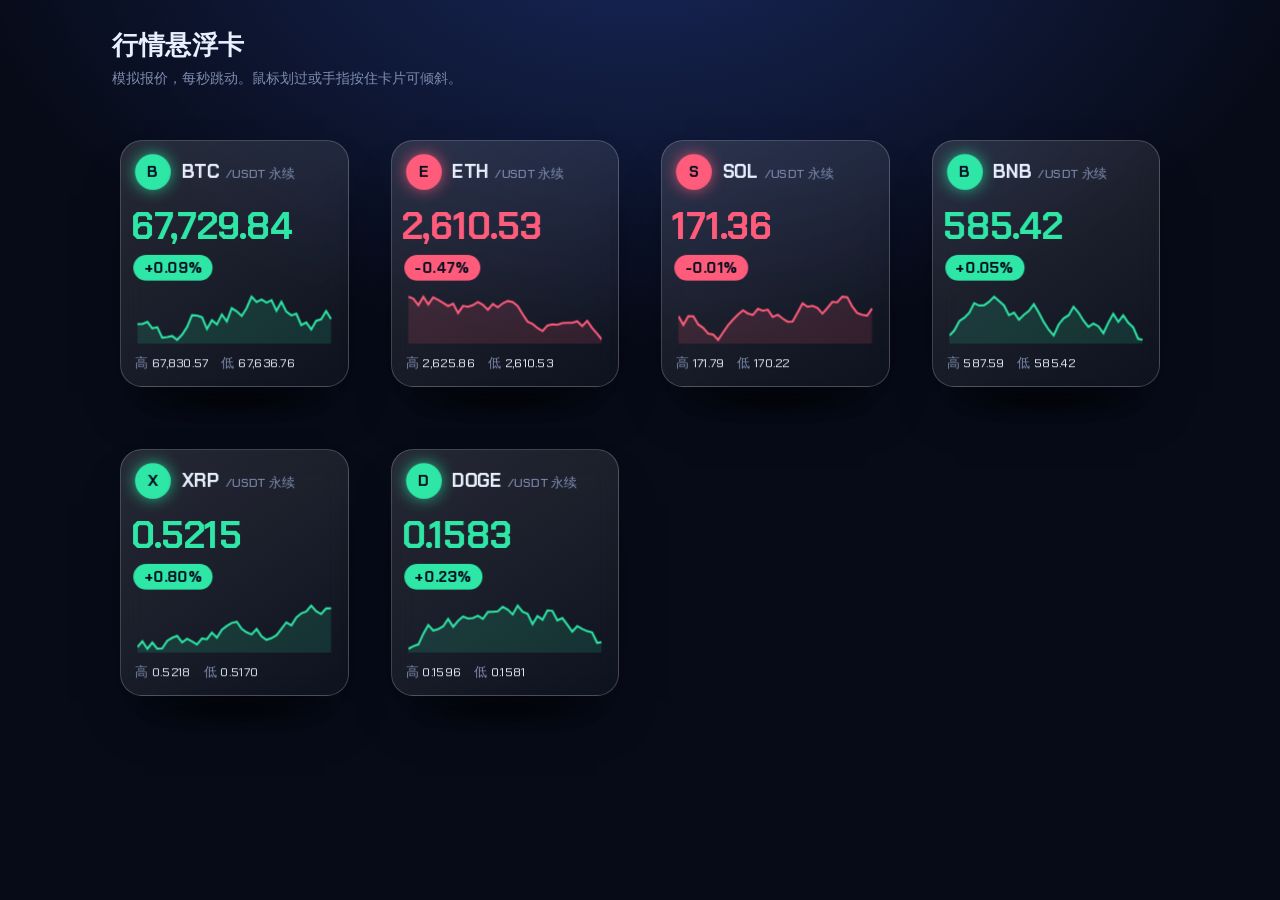
==== 章鱼素材库/web-modules/market-cards/index.html @ 54840a6c "Add reusable floating market card module" ====
<!doctype html>
<html lang="zh-CN">
<head>
<meta charset="utf-8">
<meta name="viewport" content="width=device-width, initial-scale=1, viewport-fit=cover">
<title>3D 悬浮行情卡片</title>
<link href="https://fonts.googleapis.com/css2?family=Chakra+Petch:wght@500;700&display=swap" rel="stylesheet">
<style>
:root{--bg:#070b18;--ink:#e8f0ff;--mute:#7f8db0;--up:#2ee6a6;--dn:#ff5c7c;color-scheme:dark;box-sizing:border-box;padding-top:env(safe-area-inset-top,0px);padding-bottom:env(safe-area-inset-bottom,0px)}
*{box-sizing:inherit}
html{scroll-padding-top:env(safe-area-inset-top,0px)}
body{margin:0;min-height:100vh;background:radial-gradient(1100px 700px at 50% -10%,#18275a 0,var(--bg) 62%) fixed;color:var(--ink);font-family:'Chakra Petch',ui-sans-serif,system-ui,-apple-system,'PingFang SC',sans-serif}
header{padding:28px 22px 6px;max-width:1100px;margin:0 auto}
h1{margin:0 0 6px;font-size:26px;font-weight:700;letter-spacing:.02em}
header p{margin:0 0 10px;color:var(--mute);font-size:14px}
#grid{display:grid;grid-template-columns:repeat(auto-fit,minmax(230px,1fr));gap:10px;max-width:1100px;margin:0 auto;padding:18px 14px 60px}
.slot{position:relative;perspective:900px;padding:18px 16px 34px}
.float{transform-style:preserve-3d;animation:bob 5.5s ease-in-out infinite alternate;animation-delay:var(--d)}
@keyframes bob{0%{transform:translateY(0) rotateY(-5deg) rotateX(2deg)}100%{transform:translateY(-12px) rotateY(5deg) rotateX(-2deg)}}
.gshadow{position:absolute;left:14%;right:14%;bottom:8px;height:22px;border-radius:50%;background:radial-gradient(closest-side,rgba(0,0,0,.65),transparent);filter:blur(6px);animation:sh 5.5s ease-in-out infinite alternate;animation-delay:var(--d)}
@keyframes sh{0%{transform:scale(1);opacity:.9}100%{transform:scale(.82);opacity:.5}}
.card{--c:var(--up);position:relative;transform-style:preserve-3d;transform:rotateX(var(--rx,0deg)) rotateY(var(--ry,0deg));transition:transform .14s ease-out;border-radius:22px;padding:20px;min-height:200px;touch-action:pan-y;user-select:none;-webkit-user-select:none;cursor:default}
.card.up{--c:var(--up)}
.card.dn{--c:var(--dn)}
.bg{position:absolute;inset:0;border-radius:inherit;background:linear-gradient(145deg,rgba(255,255,255,.13),rgba(255,255,255,.03));border:1px solid rgba(255,255,255,.2);backdrop-filter:blur(14px);-webkit-backdrop-filter:blur(14px);box-shadow:0 30px 50px -24px rgba(0,0,0,.8)}
.gl{position:absolute;inset:0;border-radius:inherit;pointer-events:none;opacity:0;transform:translateZ(80px);background:radial-gradient(circle at var(--mx,50%) var(--my,50%),rgba(255,255,255,.28),transparent 55%);transition:opacity .2s}
.card.hot .gl{opacity:1}
.l1,.l2,.l3,.l4{position:relative}
.l1{transform:translateZ(24px)}
.l2{transform:translateZ(46px)}
.l3{transform:translateZ(60px)}
.l4{transform:translateZ(78px)}
.row{display:flex;align-items:center;gap:10px}
.coin{width:34px;height:34px;border-radius:50%;display:grid;place-items:center;font-weight:700;font-size:15px;color:#07101f;background:var(--c);box-shadow:0 0 16px -2px var(--c)}
.sym{font-size:18px;font-weight:700}
.sym small{font-size:12px;color:var(--mute);font-weight:500;margin-left:6px}
.price{font-size:34px;font-weight:700;margin:14px 0 4px;font-variant-numeric:tabular-nums;transition:color .3s}
.price.flash{color:var(--c)}
.pct{display:inline-block;padding:3px 10px;border-radius:99px;font-size:14px;font-weight:700;color:#07101f;background:var(--c)}
.spark{display:block;width:100%;height:50px;margin-top:12px}
.spark .ln{fill:none;stroke:var(--c);stroke-width:2;vector-effect:non-scaling-stroke}
.spark .ar{fill:var(--c);opacity:.14}
.hl{margin-top:8px;font-size:12px;color:var(--mute);font-variant-numeric:tabular-nums}
.hl span{color:var(--ink);margin:0 12px 0 4px}
@media (prefers-reduced-motion:reduce){.float,.gshadow{animation:none}}
</style>
</head>
<body>
<header>
  <h1>行情悬浮卡</h1>
  <p>模拟报价，每秒跳动。鼠标划过或手指按住卡片可倾斜。</p>
</header>
<main id="grid"></main>
<script>
const P=[["BTC",67850,.0009],["ETH",2610,.0013],["SOL",172,.002],["BNB",585,.001],["XRP",.52,.0018],["DOGE",.158,.0025]];
const grid=document.getElementById('grid');
const fmt=p=>p>=100?p.toLocaleString('en-US',{minimumFractionDigits:2,maximumFractionDigits:2}):p>=1?p.toFixed(3):p.toFixed(4);
const S=P.map(([s,p,v],i)=>{
  const h=[];let x=p*(1+(Math.random()-.5)*.01);
  for(let k=0;k<40;k++){x*=1+(Math.random()-.5)*2*v;h.push(x)}
  return {s,v,p:h[39],o:h[0],h,i};
});
grid.innerHTML=S.map(d=>`<div class="slot"><div class="float" style="--d:${-d.i*.9}s"><div class="card" id="c${d.i}">
<div class="bg"></div><i class="gl"></i>
<div class="row l2"><span class="coin">${d.s[0]}</span><b class="sym">${d.s}<small>/USDT 永续</small></b></div>
<div class="price l4"></div>
<div class="l3"><span class="pct"></span></div>
<svg class="spark l1" viewBox="0 0 200 50" preserveAspectRatio="none"><path class="ar"/><path class="ln"/></svg>
<div class="hl l2">高<span class="hi"></span>低<span class="lo"></span></div>
</div></div><div class="gshadow" style="--d:${-d.i*.9}s"></div></div>`).join('');
function paint(d){
  const c=document.getElementById('c'+d.i),q=s=>c.querySelector(s);
  const up=d.p>=d.o;c.classList.toggle('up',up);c.classList.toggle('dn',!up);
  q('.price').textContent=fmt(d.p);
  q('.pct').textContent=(up?'+':'')+((d.p/d.o-1)*100).toFixed(2)+'%';
  const mn=Math.min(...d.h),mx=Math.max(...d.h),r=mx-mn||1;
  const pts=d.h.map((v,k)=>[k*200/39,46-(v-mn)/r*42]);
  const ln='M'+pts.map(p=>p[0].toFixed(1)+' '+p[1].toFixed(1)).join('L');
  q('.ln').setAttribute('d',ln);q('.ar').setAttribute('d',ln+'L200 50L0 50Z');
  q('.hi').textContent=fmt(mx);q('.lo').textContent=fmt(mn);
}
S.forEach(paint);
setInterval(()=>{S.forEach(d=>{
  d.p*=1+(Math.random()-.5)*2*d.v;d.h.push(d.p);d.h.shift();paint(d);
  const pr=document.querySelector('#c'+d.i+' .price');pr.classList.add('flash');setTimeout(()=>pr.classList.remove('flash'),250);
})},1000);
document.querySelectorAll('.slot').forEach(el=>{
  const c=el.querySelector('.card');
  const off=()=>{c.style.setProperty('--rx','0deg');c.style.setProperty('--ry','0deg');c.classList.remove('hot')};
  el.addEventListener('pointermove',e=>{
    const r=el.getBoundingClientRect(),x=(e.clientX-r.left)/r.width,y=(e.clientY-r.top)/r.height;
    c.style.setProperty('--ry',((x-.5)*34)+'deg');c.style.setProperty('--rx',((.5-y)*28)+'deg');
    c.style.setProperty('--mx',x*100+'%');c.style.setProperty('--my',y*100+'%');c.classList.add('hot');
  });
  ['pointerleave','pointerup','pointercancel'].forEach(t=>el.addEventListener(t,off));
});
</script>
</body>
</html>
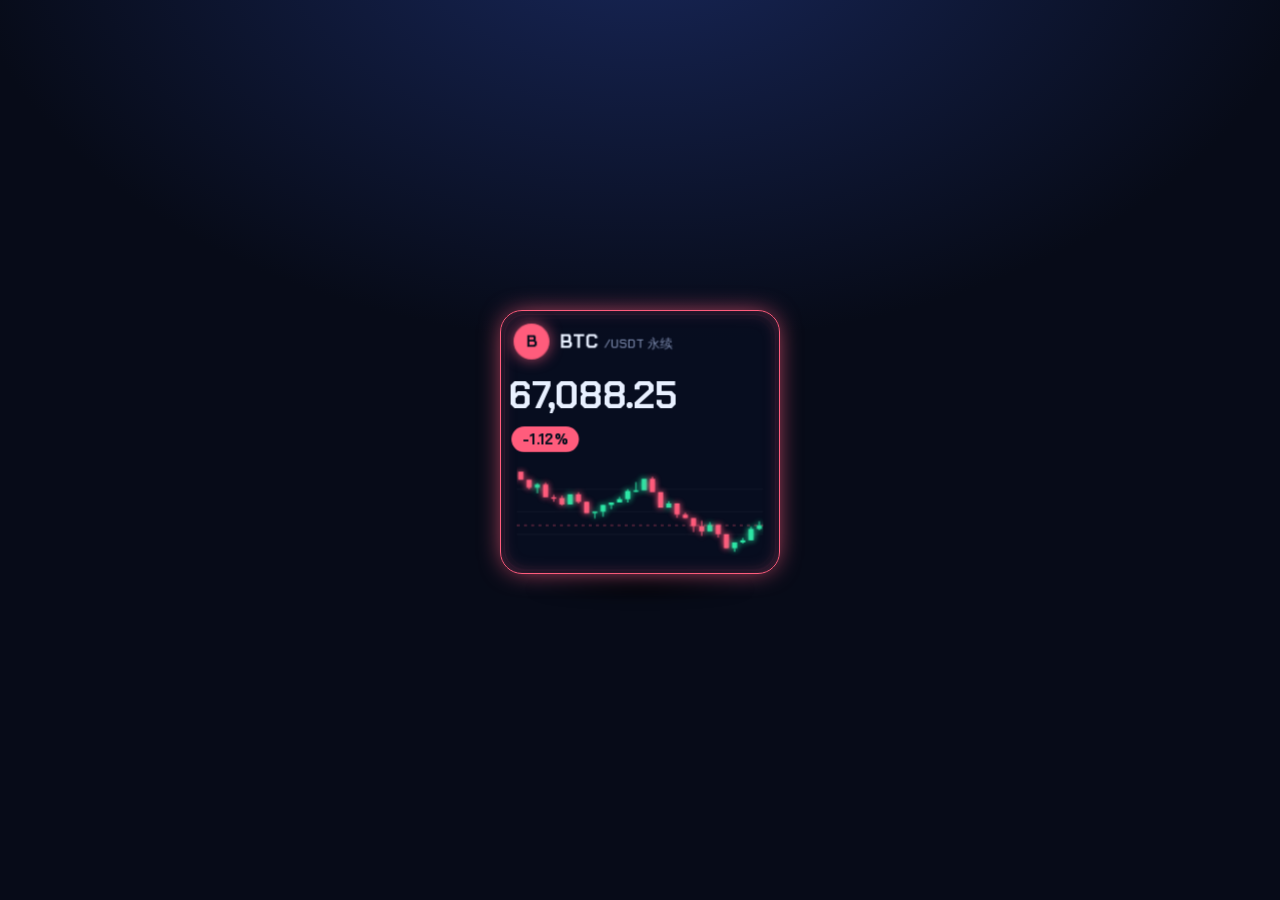
==== commit ce0d2709: "Replace market card template with latest neon card code" ====
--- a/章鱼素材库/web-modules/market-cards/index.html
+++ b/章鱼素材库/web-modules/market-cards/index.html
@@ -3,97 +3,137 @@
 <head>
 <meta charset="utf-8">
 <meta name="viewport" content="width=device-width, initial-scale=1, viewport-fit=cover">
-<title>3D 悬浮行情卡片</title>
+<title>霓虹行情卡片模板</title>
 <link href="https://fonts.googleapis.com/css2?family=Chakra+Petch:wght@500;700&display=swap" rel="stylesheet">
 <style>
 :root{--bg:#070b18;--ink:#e8f0ff;--mute:#7f8db0;--up:#2ee6a6;--dn:#ff5c7c;color-scheme:dark;box-sizing:border-box;padding-top:env(safe-area-inset-top,0px);padding-bottom:env(safe-area-inset-bottom,0px)}
 *{box-sizing:inherit}
 html{scroll-padding-top:env(safe-area-inset-top,0px)}
-body{margin:0;min-height:100vh;background:radial-gradient(1100px 700px at 50% -10%,#18275a 0,var(--bg) 62%) fixed;color:var(--ink);font-family:'Chakra Petch',ui-sans-serif,system-ui,-apple-system,'PingFang SC',sans-serif}
-header{padding:28px 22px 6px;max-width:1100px;margin:0 auto}
-h1{margin:0 0 6px;font-size:26px;font-weight:700;letter-spacing:.02em}
-header p{margin:0 0 10px;color:var(--mute);font-size:14px}
-#grid{display:grid;grid-template-columns:repeat(auto-fit,minmax(230px,1fr));gap:10px;max-width:1100px;margin:0 auto;padding:18px 14px 60px}
+html,body{height:100%}
+body{margin:0;display:grid;place-items:center;background:radial-gradient(1100px 700px at 50% -10%,#18275a 0,var(--bg) 62%) fixed;color:var(--ink);font-family:'Chakra Petch',ui-sans-serif,system-ui,-apple-system,'PingFang SC',sans-serif}
 .slot{position:relative;perspective:900px;padding:18px 16px 34px}
-.float{transform-style:preserve-3d;animation:bob 5.5s ease-in-out infinite alternate;animation-delay:var(--d)}
-@keyframes bob{0%{transform:translateY(0) rotateY(-5deg) rotateX(2deg)}100%{transform:translateY(-12px) rotateY(5deg) rotateX(-2deg)}}
-.gshadow{position:absolute;left:14%;right:14%;bottom:8px;height:22px;border-radius:50%;background:radial-gradient(closest-side,rgba(0,0,0,.65),transparent);filter:blur(6px);animation:sh 5.5s ease-in-out infinite alternate;animation-delay:var(--d)}
+.float{transform-style:preserve-3d;will-change:transform;animation:bob 5.5s ease-in-out infinite alternate}
+@keyframes bob{0%{transform:translate3d(0,0,0) rotateY(-5deg) rotateX(2deg)}100%{transform:translate3d(0,-12px,0) rotateY(5deg) rotateX(-2deg)}}
+.gshadow{position:absolute;left:14%;right:14%;bottom:8px;height:22px;border-radius:50%;background:radial-gradient(closest-side,rgba(0,0,0,.65),transparent);filter:blur(6px);animation:sh 5.5s ease-in-out infinite alternate}
 @keyframes sh{0%{transform:scale(1);opacity:.9}100%{transform:scale(.82);opacity:.5}}
-.card{--c:var(--up);position:relative;transform-style:preserve-3d;transform:rotateX(var(--rx,0deg)) rotateY(var(--ry,0deg));transition:transform .14s ease-out;border-radius:22px;padding:20px;min-height:200px;touch-action:pan-y;user-select:none;-webkit-user-select:none;cursor:default}
+.card{--c:var(--up);position:relative;width:min(84vw,280px);transform-style:preserve-3d;will-change:transform;border-radius:22px;padding:20px;touch-action:pan-y;user-select:none;-webkit-user-select:none}
 .card.up{--c:var(--up)}
 .card.dn{--c:var(--dn)}
-.bg{position:absolute;inset:0;border-radius:inherit;background:linear-gradient(145deg,rgba(255,255,255,.13),rgba(255,255,255,.03));border:1px solid rgba(255,255,255,.2);backdrop-filter:blur(14px);-webkit-backdrop-filter:blur(14px);box-shadow:0 30px 50px -24px rgba(0,0,0,.8)}
-.gl{position:absolute;inset:0;border-radius:inherit;pointer-events:none;opacity:0;transform:translateZ(80px);background:radial-gradient(circle at var(--mx,50%) var(--my,50%),rgba(255,255,255,.28),transparent 55%);transition:opacity .2s}
-.card.hot .gl{opacity:1}
+.bg{position:absolute;inset:0;border-radius:inherit;background:rgba(8,14,32,.88);border:1.5px solid var(--c);box-shadow:0 0 26px -6px var(--c),inset 0 0 26px -14px var(--c);transition:border-color .4s,box-shadow .4s}
+.g1,.g2{position:absolute;inset:0;border-radius:inherit;border:1.5px solid var(--c);pointer-events:none;transition:border-color .4s}
+.g1{transform:translateZ(-26px);opacity:.55}
+.g2{transform:translateZ(-52px);opacity:.25}
+.gl{position:absolute;inset:0;border-radius:inherit;pointer-events:none;opacity:0;transform:translateZ(80px);background:radial-gradient(circle at var(--mx,50%) var(--my,50%),rgba(255,255,255,.28),transparent 55%)}
 .l1,.l2,.l3,.l4{position:relative}
 .l1{transform:translateZ(24px)}
 .l2{transform:translateZ(46px)}
 .l3{transform:translateZ(60px)}
 .l4{transform:translateZ(78px)}
 .row{display:flex;align-items:center;gap:10px}
-.coin{width:34px;height:34px;border-radius:50%;display:grid;place-items:center;font-weight:700;font-size:15px;color:#07101f;background:var(--c);box-shadow:0 0 16px -2px var(--c)}
+.coin{width:34px;height:34px;border-radius:50%;display:grid;place-items:center;font-weight:700;font-size:15px;color:#07101f;background:var(--c);box-shadow:0 0 16px -2px var(--c);transition:background .4s}
 .sym{font-size:18px;font-weight:700}
 .sym small{font-size:12px;color:var(--mute);font-weight:500;margin-left:6px}
-.price{font-size:34px;font-weight:700;margin:14px 0 4px;font-variant-numeric:tabular-nums;transition:color .3s}
+.price{font-size:34px;font-weight:700;margin:14px 0 6px;font-variant-numeric:tabular-nums;transition:color .3s}
 .price.flash{color:var(--c)}
-.pct{display:inline-block;padding:3px 10px;border-radius:99px;font-size:14px;font-weight:700;color:#07101f;background:var(--c)}
-.spark{display:block;width:100%;height:50px;margin-top:12px}
-.spark .ln{fill:none;stroke:var(--c);stroke-width:2;vector-effect:non-scaling-stroke}
-.spark .ar{fill:var(--c);opacity:.14}
-.hl{margin-top:8px;font-size:12px;color:var(--mute);font-variant-numeric:tabular-nums}
-.hl span{color:var(--ink);margin:0 12px 0 4px}
+.pct{display:inline-block;padding:3px 10px;border-radius:99px;font-size:14px;font-weight:700;color:#07101f;background:var(--c);transition:background .4s}
+#kline{display:block;width:100%;height:88px;margin-top:14px}
 @media (prefers-reduced-motion:reduce){.float,.gshadow{animation:none}}
 </style>
 </head>
 <body>
-<header>
-  <h1>行情悬浮卡</h1>
-  <p>模拟报价，每秒跳动。鼠标划过或手指按住卡片可倾斜。</p>
-</header>
-<main id="grid"></main>
+<div class="slot">
+  <div class="float">
+    <div class="card" id="card">
+      <div class="bg"></div><i class="g1"></i><i class="g2"></i><i class="gl" id="gl"></i>
+      <div class="row l2"><span class="coin" id="coin"></span><b class="sym"><span id="sym"></span><small id="quote"></small></b></div>
+      <div class="price l4" id="price"></div>
+      <div class="l3"><span class="pct" id="pct"></span></div>
+      <canvas class="l1" id="kline"></canvas>
+    </div>
+  </div>
+  <div class="gshadow"></div>
+</div>
 <script>
-const P=[["BTC",67850,.0009],["ETH",2610,.0013],["SOL",172,.002],["BNB",585,.001],["XRP",.52,.0018],["DOGE",.158,.0025]];
-const grid=document.getElementById('grid');
+/* ===== 模板配置：改这里 ===== */
+const CFG={symbol:"BTC",quote:"/USDT 永续",price:67850,vol:.0012,candles:30,ticksPerCandle:6};
+/* ========================== */
+const $=id=>document.getElementById(id),card=$('card'),gl=$('gl'),cv=$('kline'),ctx=cv.getContext('2d');
+const UP='#2ee6a6',DN='#ff5c7c';
 const fmt=p=>p>=100?p.toLocaleString('en-US',{minimumFractionDigits:2,maximumFractionDigits:2}):p>=1?p.toFixed(3):p.toFixed(4);
-const S=P.map(([s,p,v],i)=>{
-  const h=[];let x=p*(1+(Math.random()-.5)*.01);
-  for(let k=0;k<40;k++){x*=1+(Math.random()-.5)*2*v;h.push(x)}
-  return {s,v,p:h[39],o:h[0],h,i};
+$('coin').textContent=CFG.symbol[0];$('sym').textContent=CFG.symbol;$('quote').textContent=CFG.quote;
+
+/* ---- 行情数据（模拟） ---- */
+let p=CFG.price,tick=0;
+const newC=o=>({o,h:o,l:o,c:o});
+const step=c=>{p*=1+(Math.random()-.5)*2*CFG.vol;c.c=p;c.h=Math.max(c.h,p);c.l=Math.min(c.l,p)};
+const K=[];
+for(let i=0;i<CFG.candles;i++){const c=newC(p);for(let j=0;j<CFG.ticksPerCandle;j++)step(c);K.push(c)}
+const open=K[0].o;let dc=p;
+function paint(){
+  const up=p>=open;card.classList.toggle('up',up);card.classList.toggle('dn',!up);
+  $('price').textContent=fmt(p);
+  $('pct').textContent=(up?'+':'')+((p/open-1)*100).toFixed(2)+'%';
+}
+paint();
+setInterval(()=>{
+  step(K[K.length-1]);tick++;
+  if(tick%CFG.ticksPerCandle===0){K.push(newC(p));K.shift()}
+  paint();
+  const e=$('price');e.classList.add('flash');setTimeout(()=>e.classList.remove('flash'),250);
+},1000);
+
+/* ---- K 线绘制 ---- */
+let W=0,H=0;
+function fit(){
+  const d=window.devicePixelRatio||1;W=cv.clientWidth;H=cv.clientHeight;
+  cv.width=W*d;cv.height=H*d;ctx.setTransform(d,0,0,d,0,0);
+}
+addEventListener('resize',fit);fit();
+function draw(){
+  ctx.clearRect(0,0,W,H);
+  let mn=dc,mx=dc;K.forEach(c=>{mn=Math.min(mn,c.l);mx=Math.max(mx,c.h)});
+  const r=(mx-mn)||1,y=v=>H-5-(v-mn)/r*(H-10);
+  ctx.shadowBlur=0;ctx.strokeStyle='rgba(255,255,255,.06)';ctx.lineWidth=1;
+  for(let i=1;i<4;i++){ctx.beginPath();ctx.moveTo(0,H*i/4);ctx.lineTo(W,H*i/4);ctx.stroke()}
+  const n=K.length,sw=W/n,bw=sw*.62;
+  K.forEach((c,i)=>{
+    const cl=i===n-1?dc:c.c,col=cl>=c.o?UP:DN,x=i*sw+sw/2;
+    ctx.shadowColor=col;ctx.shadowBlur=6;ctx.strokeStyle=col;ctx.fillStyle=col;ctx.lineWidth=1;
+    ctx.beginPath();ctx.moveTo(x,y(c.h));ctx.lineTo(x,y(c.l));ctx.stroke();
+    const t=y(Math.max(c.o,cl)),b=y(Math.min(c.o,cl));
+    ctx.fillRect(x-bw/2,t,bw,Math.max(1.5,b-t));
+  });
+  ctx.shadowBlur=0;ctx.setLineDash([3,4]);ctx.strokeStyle=dc>=open?UP:DN;ctx.globalAlpha=.5;
+  ctx.beginPath();ctx.moveTo(0,y(dc));ctx.lineTo(W,y(dc));ctx.stroke();
+  ctx.setLineDash([]);ctx.globalAlpha=1;
+}
+
+/* ---- 丝滑倾斜：目标值 + 逐帧缓动 ---- */
+const slot=document.querySelector('.slot');
+const T={rx:0,ry:0,mx:50,my:50,g:0},C={rx:0,ry:0,mx:50,my:50,g:0};
+let rect=slot.getBoundingClientRect();
+const upd=()=>{rect=slot.getBoundingClientRect()};
+addEventListener('resize',upd);addEventListener('scroll',upd,{passive:true});
+slot.addEventListener('pointerenter',upd);
+slot.addEventListener('pointermove',e=>{
+  const x=(e.clientX-rect.left)/rect.width,y=(e.clientY-rect.top)/rect.height;
+  T.ry=(x-.5)*34;T.rx=(.5-y)*28;T.mx=x*100;T.my=y*100;T.g=1;
 });
-grid.innerHTML=S.map(d=>`<div class="slot"><div class="float" style="--d:${-d.i*.9}s"><div class="card" id="c${d.i}">
-<div class="bg"></div><i class="gl"></i>
-<div class="row l2"><span class="coin">${d.s[0]}</span><b class="sym">${d.s}<small>/USDT 永续</small></b></div>
-<div class="price l4"></div>
-<div class="l3"><span class="pct"></span></div>
-<svg class="spark l1" viewBox="0 0 200 50" preserveAspectRatio="none"><path class="ar"/><path class="ln"/></svg>
-<div class="hl l2">高<span class="hi"></span>低<span class="lo"></span></div>
-</div></div><div class="gshadow" style="--d:${-d.i*.9}s"></div></div>`).join('');
-function paint(d){
-  const c=document.getElementById('c'+d.i),q=s=>c.querySelector(s);
-  const up=d.p>=d.o;c.classList.toggle('up',up);c.classList.toggle('dn',!up);
-  q('.price').textContent=fmt(d.p);
-  q('.pct').textContent=(up?'+':'')+((d.p/d.o-1)*100).toFixed(2)+'%';
-  const mn=Math.min(...d.h),mx=Math.max(...d.h),r=mx-mn||1;
-  const pts=d.h.map((v,k)=>[k*200/39,46-(v-mn)/r*42]);
-  const ln='M'+pts.map(p=>p[0].toFixed(1)+' '+p[1].toFixed(1)).join('L');
-  q('.ln').setAttribute('d',ln);q('.ar').setAttribute('d',ln+'L200 50L0 50Z');
-  q('.hi').textContent=fmt(mx);q('.lo').textContent=fmt(mn);
+const off=()=>{T.rx=0;T.ry=0;T.g=0};
+['pointerleave','pointerup','pointercancel'].forEach(t=>slot.addEventListener(t,off));
+let last=performance.now();
+function frame(t){
+  const dt=Math.min(64,t-last);last=t;
+  const a=1-Math.exp(-dt/85);
+  for(const k in C)C[k]+=(T[k]-C[k])*a;
+  card.style.transform='rotateX('+C.rx.toFixed(3)+'deg) rotateY('+C.ry.toFixed(3)+'deg)';
+  gl.style.opacity=C.g.toFixed(3);
+  gl.style.setProperty('--mx',C.mx.toFixed(1)+'%');gl.style.setProperty('--my',C.my.toFixed(1)+'%');
+  dc+=(p-dc)*(1-Math.exp(-dt/140));
+  draw();
+  requestAnimationFrame(frame);
 }
-S.forEach(paint);
-setInterval(()=>{S.forEach(d=>{
-  d.p*=1+(Math.random()-.5)*2*d.v;d.h.push(d.p);d.h.shift();paint(d);
-  const pr=document.querySelector('#c'+d.i+' .price');pr.classList.add('flash');setTimeout(()=>pr.classList.remove('flash'),250);
-})},1000);
-document.querySelectorAll('.slot').forEach(el=>{
-  const c=el.querySelector('.card');
-  const off=()=>{c.style.setProperty('--rx','0deg');c.style.setProperty('--ry','0deg');c.classList.remove('hot')};
-  el.addEventListener('pointermove',e=>{
-    const r=el.getBoundingClientRect(),x=(e.clientX-r.left)/r.width,y=(e.clientY-r.top)/r.height;
-    c.style.setProperty('--ry',((x-.5)*34)+'deg');c.style.setProperty('--rx',((.5-y)*28)+'deg');
-    c.style.setProperty('--mx',x*100+'%');c.style.setProperty('--my',y*100+'%');c.classList.add('hot');
-  });
-  ['pointerleave','pointerup','pointercancel'].forEach(t=>el.addEventListener(t,off));
-});
+requestAnimationFrame(frame);
 </script>
 </body>
 </html>
